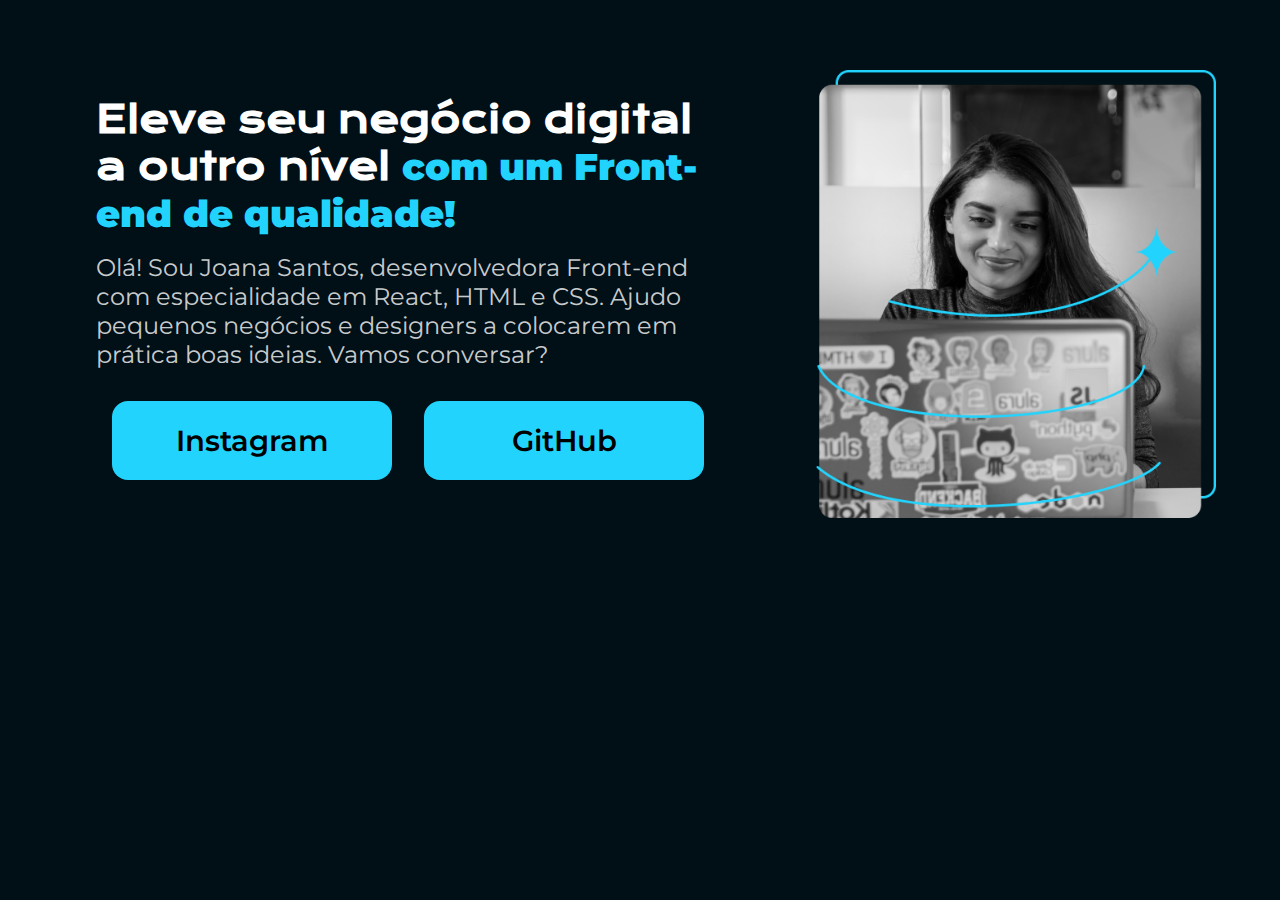
==== index.html @ b57e0b18 "portfolio Curso OracleOne + Alura" ====
<!DOCTYPE html>
<html lang="pt-BR">
  <head>
    <meta charset="UTF-8" />
    <meta name="viewport" content="width=device-width, initial-scale=1.0" />
    <link rel="stylesheet" href="style.css" />
    <link rel="preconnect" href="https://fonts.googleapis.com" />
    <link rel="preconnect" href="https://fonts.gstatic.com" crossorigin />
    <link
      href="https://fonts.googleapis.com/css2?family=Krona+One&family=Montserrat:ital,wght@0,100..900;1,100..900&display=swap"
      rel="stylesheet"
    />
    <title>Portfolio - OracleOne</title>
  </head>
  <body>
    <main>
      <section>
        <h1>
          Eleve seu negócio digital a outro nível
          <strong>com um Front-end de qualidade!</strong>
        </h1>
        <p>
          Olá! Sou Joana Santos, desenvolvedora Front-end com especialidade em
          React, HTML e CSS. Ajudo pequenos negócios e designers a colocarem em
          prática boas ideias. Vamos conversar?
        </p>
        <div class="buttons-container">
          <a href="https://instagram.com" target="_blank">Instagram</a>
          <a href="https://github.com/fmascena-dev" target="_blank">GitHub</a>
        </div>
      </section>
      <figure>
        <img src="Imagem.png" alt="Foto de Joana Santos programando" />
      </figure>
    </main>
  </body>
</html>
---- style.css ----
* {
  margin: 0;
  padding: 0;
  box-sizing: border-box;
  font-family: 'Montserrat', serif;
}

body {
  background: #010f16;
}

main {
  display: flex;
  justify-content: center;
  gap: 4rem;
  align-items: center;
  padding: 4rem;
}

section {
  width: 60%;
  padding: 2rem;
  display: flex;
  flex-direction: column;
  gap: 1rem;
}

h1 {
  color: white;
  font-size: 2.3rem;
  font-family: 'Krona One', serif;
}

strong {
  color: #22d4fd;
}

p {
  color: rgba(255, 255, 255, 0.8);
  font-size: 1.5rem;
}

.buttons-container {
  width: 100%;
  padding: 1rem;
  display: flex;
  align-items: center;
  justify-content: center;
  gap: 2rem;
}

a {
  width: 280px;
  height: 79px;
  background-color: #22d4fd;
  color: #000;
  border: none;
  display: flex;
  justify-content: center;
  align-items: center;
  border-radius: 1rem;
  font-size: 1.8rem;
  text-decoration: none;
  font-weight: 600;
}

img {
  width: 100%;
}
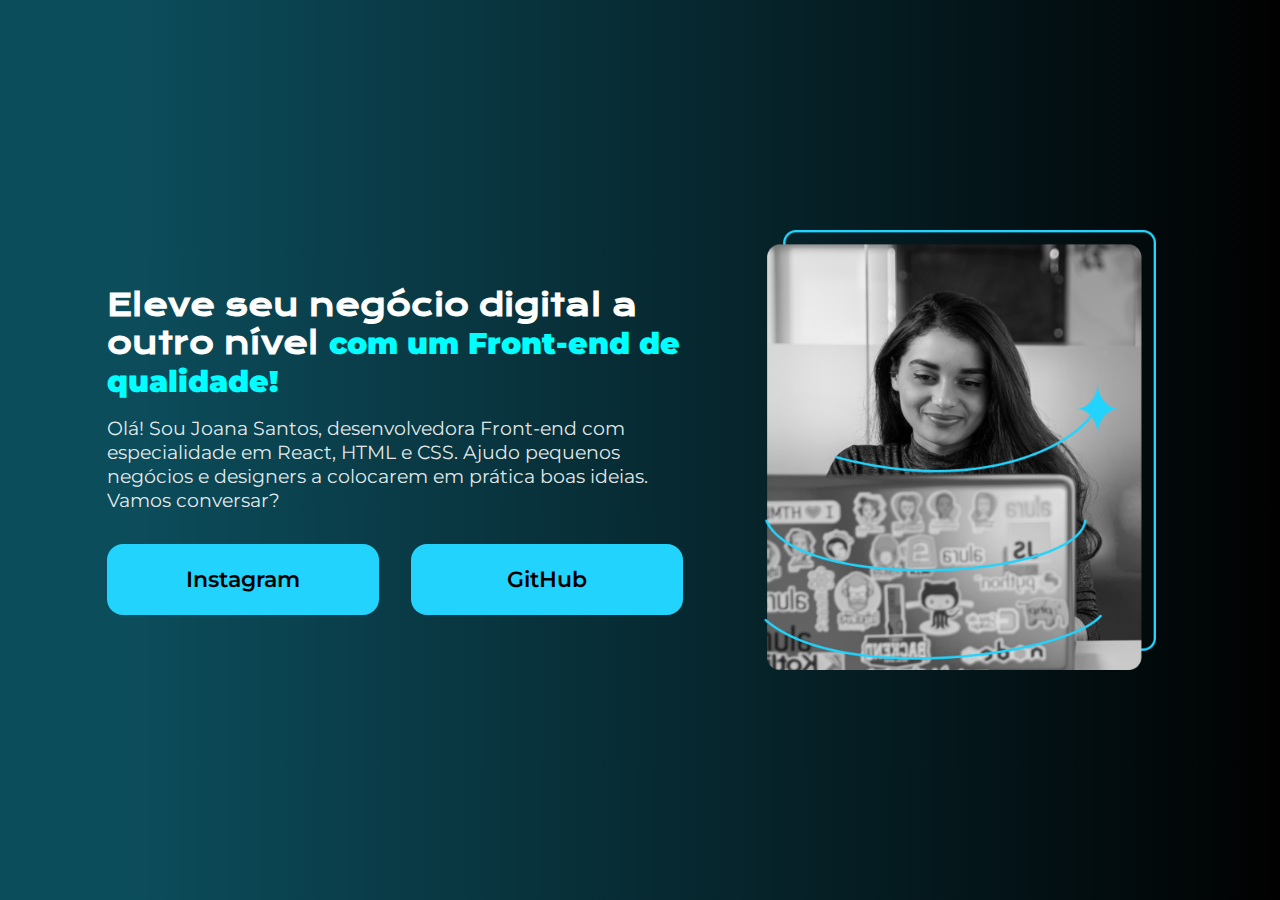
==== commit f7e76055: "finalizando algumas alterações" ====
--- a/index.html
+++ b/index.html
@@ -25,8 +25,8 @@
           prática boas ideias. Vamos conversar?
         </p>
         <div class="buttons-container">
-          <a href="https://instagram.com" target="_blank">Instagram</a>
-          <a href="https://github.com/fmascena-dev" target="_blank">GitHub</a>
+          <a class="button" href="https://instagram.com" target="_blank">Instagram</a>
+          <a class="button" href="https://github.com/fmascena-dev" target="_blank">GitHub</a>
         </div>
       </section>
       <figure>
--- a/style.css
+++ b/style.css
@@ -6,19 +6,21 @@
 }
 
 body {
-  background: #010f16;
+  background: linear-gradient(90deg, #0c4d5c 10%, #010101 100%);
+  height: 100vh;
+  display: flex;
+  justify-content: center;
+  align-items: center;
 }
 
 main {
   display: flex;
   justify-content: center;
-  gap: 4rem;
   align-items: center;
-  padding: 4rem;
 }
 
 section {
-  width: 60%;
+  width: 50%;
   padding: 2rem;
   display: flex;
   flex-direction: column;
@@ -27,31 +29,31 @@
 
 h1 {
   color: white;
-  font-size: 2.3rem;
+  font-size: 1.9rem;
   font-family: 'Krona One', serif;
 }
 
 strong {
-  color: #22d4fd;
+  color: #00ffff;
 }
 
 p {
-  color: rgba(255, 255, 255, 0.8);
-  font-size: 1.5rem;
+  color: rgba(255, 255, 255, 0.9);
+  font-size: 1.2rem;
 }
 
 .buttons-container {
   width: 100%;
-  padding: 1rem;
   display: flex;
   align-items: center;
-  justify-content: center;
+  justify-content: space-between;
   gap: 2rem;
+  margin-top: 1rem;
 }
 
-a {
+.button {
   width: 280px;
-  height: 79px;
+  padding: 21.5px 0;
   background-color: #22d4fd;
   color: #000;
   border: none;
@@ -59,11 +61,17 @@
   justify-content: center;
   align-items: center;
   border-radius: 1rem;
-  font-size: 1.8rem;
+  font-size: 1.4rem;
   text-decoration: none;
   font-weight: 600;
 }
 
+figure {
+  display: flex;
+  align-items: center;
+  justify-content: center;
+}
+
 img {
-  width: 100%;
+  width: 80%;
 }
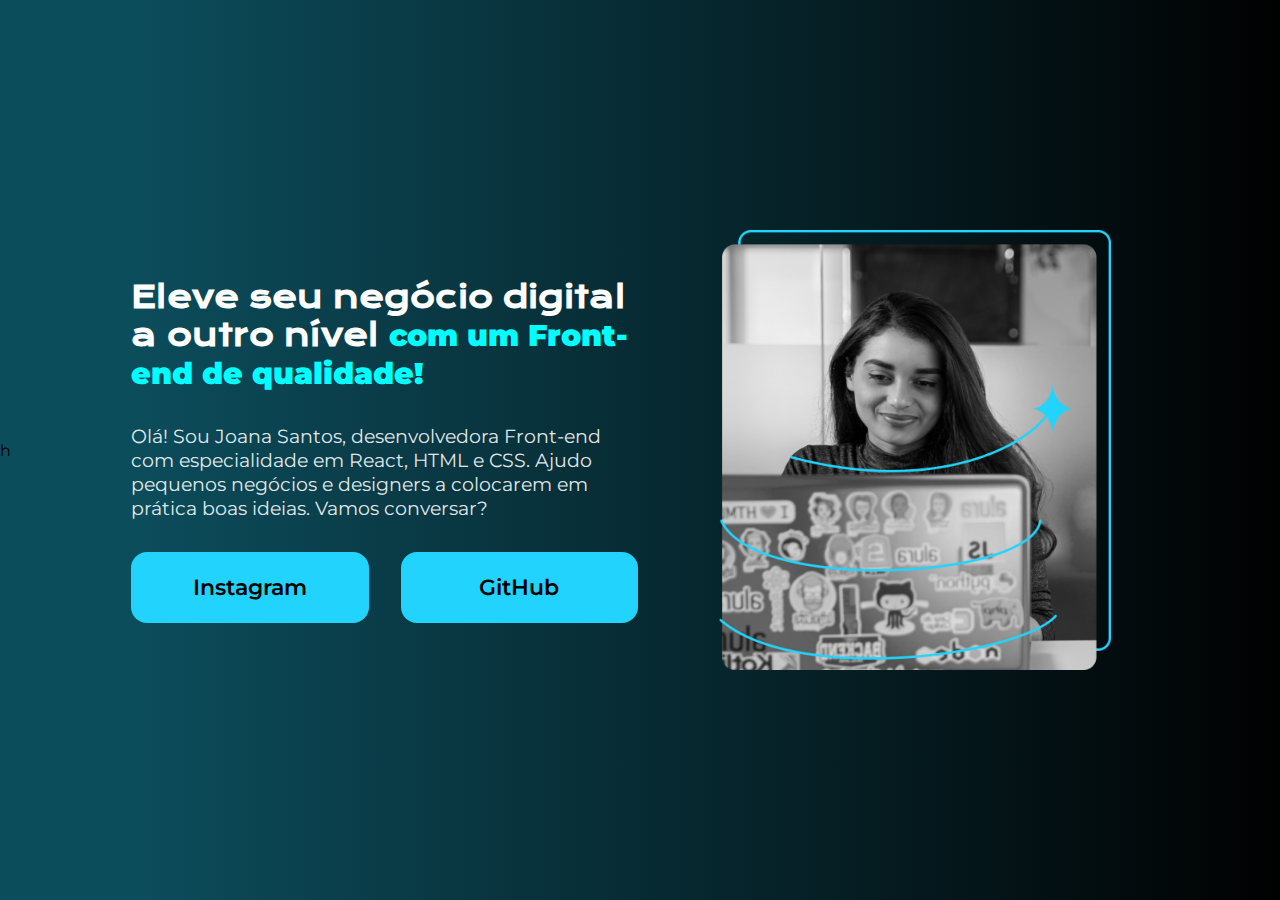
==== commit 6a801540: "iniciando a criação do Header e criação da tag footer" ====
--- a/index.html
+++ b/index.html
@@ -13,6 +13,7 @@
     <title>Portfolio - OracleOne</title>
   </head>
   <body>
+    <header>h</header>
     <main>
       <section>
         <h1>
@@ -33,5 +34,6 @@
         <img src="Imagem.png" alt="Foto de Joana Santos programando" />
       </figure>
     </main>
+    <footer></footer>
   </body>
 </html>
--- a/style.css
+++ b/style.css
@@ -17,14 +17,14 @@
   display: flex;
   justify-content: center;
   align-items: center;
+  gap: 2rem;
 }
 
 section {
-  width: 50%;
-  padding: 2rem;
+  width: 40%;
   display: flex;
   flex-direction: column;
-  gap: 1rem;
+  gap: 2rem;
 }
 
 h1 {
@@ -48,7 +48,7 @@
   align-items: center;
   justify-content: space-between;
   gap: 2rem;
-  margin-top: 1rem;
+  /* margin-top: 1rem; */
 }
 
 .button {
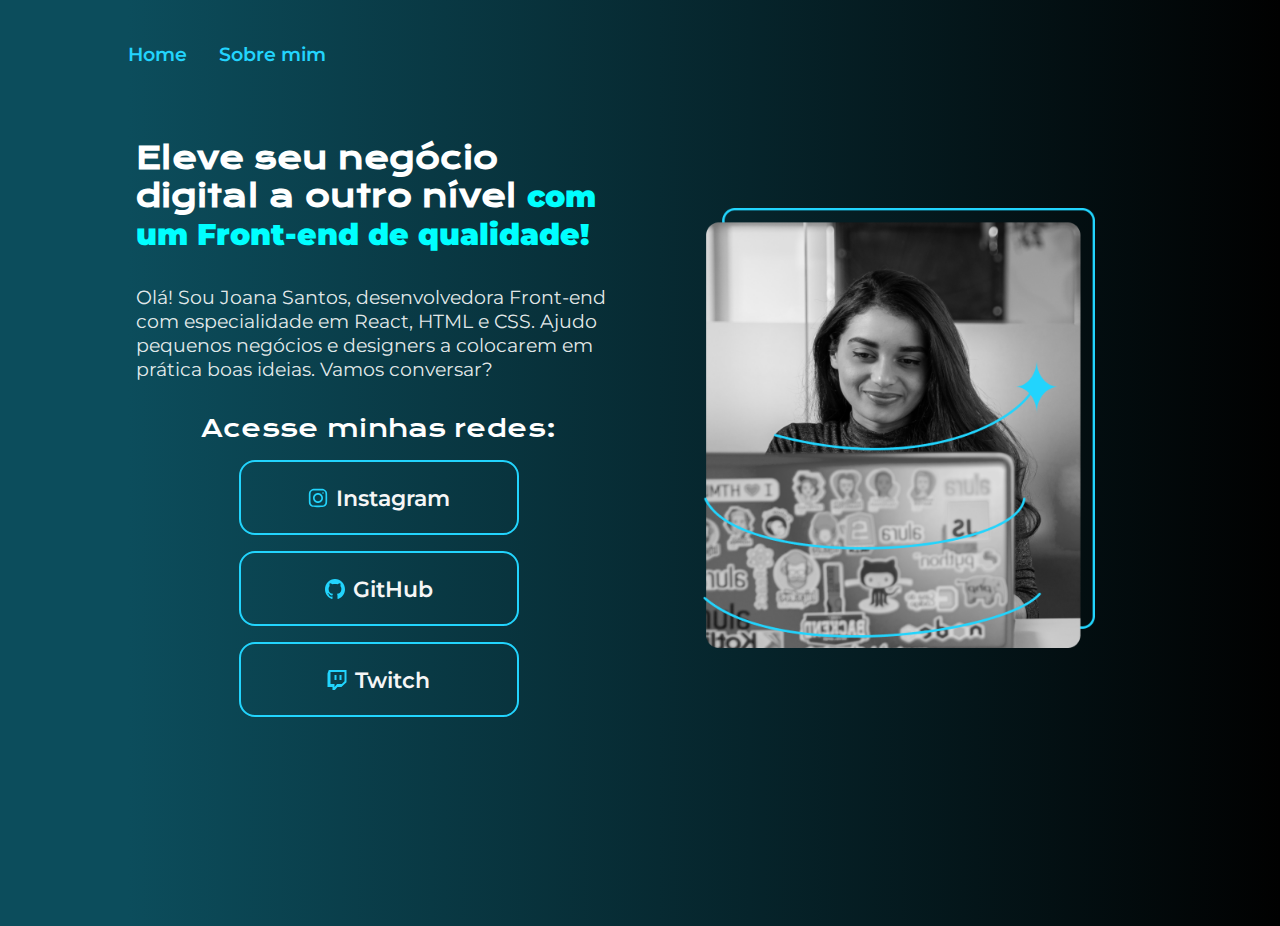
==== commit 6f63965c: "criando a seção Sobre Mim" ====
--- a/index.html
+++ b/index.html
@@ -13,7 +13,18 @@
     <title>Portfolio - OracleOne</title>
   </head>
   <body>
-    <header>h</header>
+    <header>
+      <nav class="navegacao">
+        <ul class="navegacao-lista">
+          <li>
+            <a class="navegacao-lista-link" href="index.html">Home</a>
+          </li>
+          <li>
+            <a class="navegacao-lista-link" href="./SobreMim/sobremim.html">Sobre mim</a>
+          </li>
+        </ul>
+      </nav>
+    </header>
     <main>
       <section>
         <h1>
@@ -26,8 +37,22 @@
           prática boas ideias. Vamos conversar?
         </p>
         <div class="buttons-container">
-          <a class="button" href="https://instagram.com" target="_blank">Instagram</a>
-          <a class="button" href="https://github.com/fmascena-dev" target="_blank">GitHub</a>
+          <p>Acesse minhas redes:</p>
+          <a class="button" href="https://instagram.com" target="_blank"
+            > <img src="./Icons/instagram.svg" alt="">Instagram</a
+          >
+          <a
+            class="button"
+            href="https://github.com/fmascena-dev"
+            target="_blank"
+            ><img src="./Icons/github.svg" alt="">GitHub</a
+          >
+          <a
+            class="button"
+            href="#"
+            target="_blank"
+            ><img src="./Icons/twitch.svg" alt="">Twitch</a
+          >
         </div>
       </section>
       <figure>
--- a/style.css
+++ b/style.css
@@ -8,9 +8,42 @@
 body {
   background: linear-gradient(90deg, #0c4d5c 10%, #010101 100%);
   height: 100vh;
+}
+
+header {
   display: flex;
-  justify-content: center;
   align-items: center;
+  margin: 2% 0 2% 10%;
+  padding: 1rem 0;
+}
+
+.navegacao-lista {
+  display: flex;
+  gap: 2rem;
+  font-size: 1.2rem;
+  font-weight: 600;
+  list-style: none;
+}
+
+.navegacao-lista-link {
+  text-decoration: none;
+  color: #22d4fd;
+  position: relative;
+}
+
+.navegacao-lista-link::after {
+  content: '';
+  position: absolute;
+  left: 0;
+  bottom: 0;
+  width: 0%;
+  height: 2px;
+  background-color: #22d4fd;
+  transition: width 0.5s ease-in-out;
+}
+
+.navegacao-lista-link:hover::after {
+  width: 100%;
 }
 
 main {
@@ -18,6 +51,7 @@
   justify-content: center;
   align-items: center;
   gap: 2rem;
+  padding: 2rem;
 }
 
 section {
@@ -45,25 +79,43 @@
 .buttons-container {
   width: 100%;
   display: flex;
+  flex-direction: column;
   align-items: center;
   justify-content: space-between;
-  gap: 2rem;
-  /* margin-top: 1rem; */
+  gap: 1rem;
+}
+
+.buttons-container p {
+  font-size: 1.5rem;
+  color: #fff;
+  font-weight: 400;
+  font-family: 'Krona One', sans-serif;
 }
 
 .button {
   width: 280px;
   padding: 21.5px 0;
-  background-color: #22d4fd;
-  color: #000;
-  border: none;
+  background-color: transparent;
+  color: #f6f6f6;
+  border: 2px solid #22d4fd;
   display: flex;
   justify-content: center;
   align-items: center;
+  gap: 0.5rem;
   border-radius: 1rem;
   font-size: 1.4rem;
   text-decoration: none;
   font-weight: 600;
+  transition: all 0.5s ease-in-out;
+}
+
+.button:hover {
+  background-color: #031a1f;
+  color: #a09d9d;
+}
+
+.button img {
+  width: 20px;
 }
 
 figure {
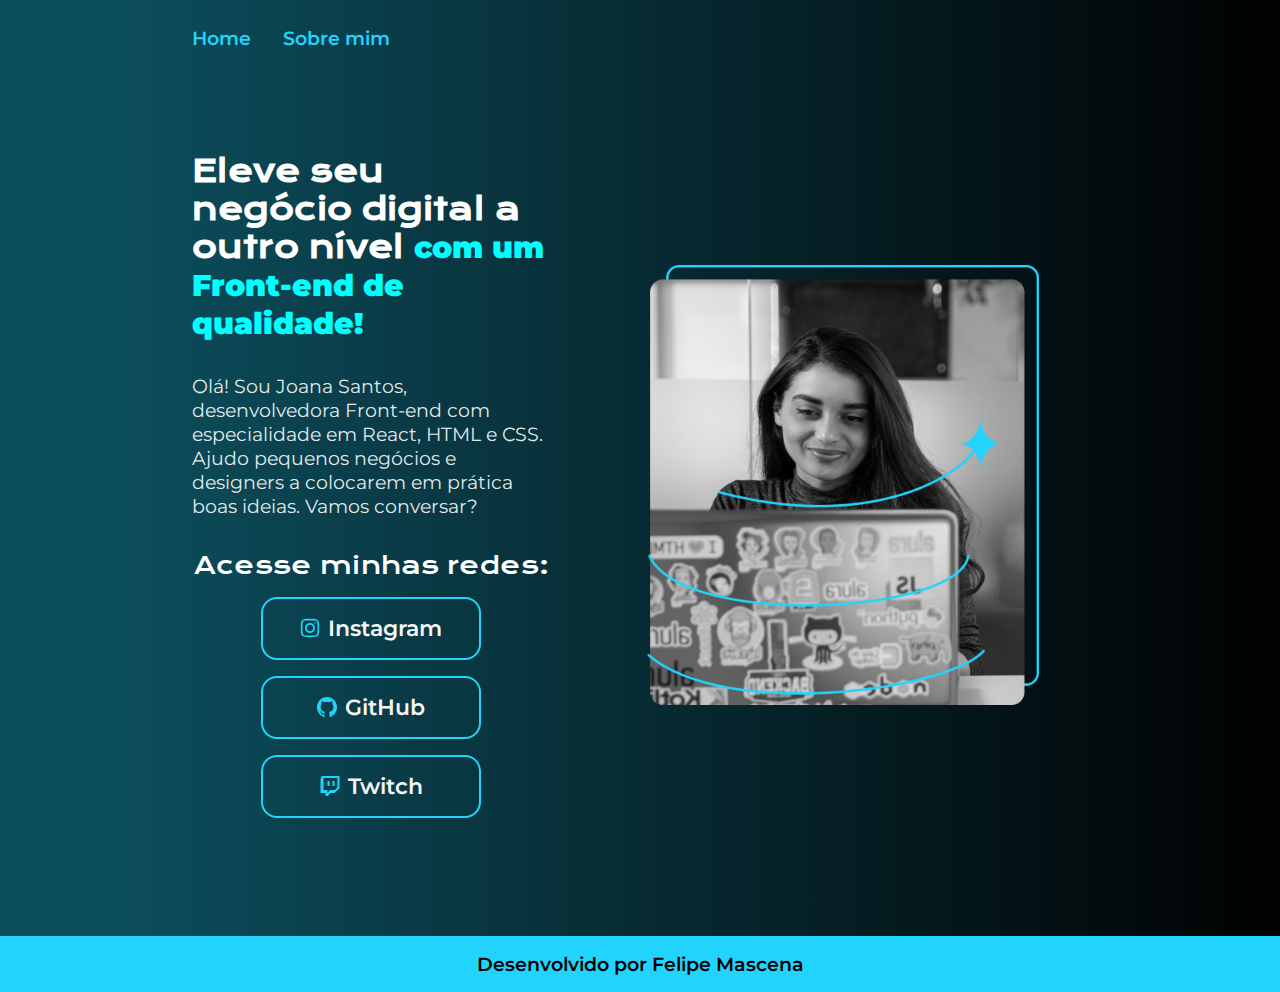
==== commit 33928243: "estruturação do footer, estilização de Sobre Mim" ====
--- a/index.html
+++ b/index.html
@@ -59,6 +59,8 @@
         <img src="Imagem.png" alt="Foto de Joana Santos programando" />
       </figure>
     </main>
-    <footer></footer>
+    <footer>
+      <p class="rodape">Desenvolvido por Felipe Mascena</p>
+    </footer>
   </body>
 </html>
--- a/style.css
+++ b/style.css
@@ -13,8 +13,7 @@
 header {
   display: flex;
   align-items: center;
-  margin: 2% 0 2% 10%;
-  padding: 1rem 0;
+  padding: 2% 0% 0% 15%;
 }
 
 .navegacao-lista {
@@ -48,10 +47,10 @@
 
 main {
   display: flex;
-  justify-content: center;
+  justify-content: space-between;
   align-items: center;
   gap: 2rem;
-  padding: 2rem;
+  padding: 8% 15%;
 }
 
 section {
@@ -93,8 +92,8 @@
 }
 
 .button {
-  width: 280px;
-  padding: 21.5px 0;
+  width: 220px;
+  padding: 15.5px 0;
   background-color: transparent;
   color: #f6f6f6;
   border: 2px solid #22d4fd;
@@ -111,7 +110,7 @@
 
 .button:hover {
   background-color: #031a1f;
-  color: #a09d9d;
+  color: #e6e6e6;
 }
 
 .button img {
@@ -127,3 +126,16 @@
 img {
   width: 80%;
 }
+
+footer {
+  background: #22d4fd;
+  padding: 1rem;
+  margin-top: 1rem;
+}
+
+.rodape {
+  text-align: center;
+  color: #000;
+  font-size: 1.2rem;
+  font-weight: 600;
+}
